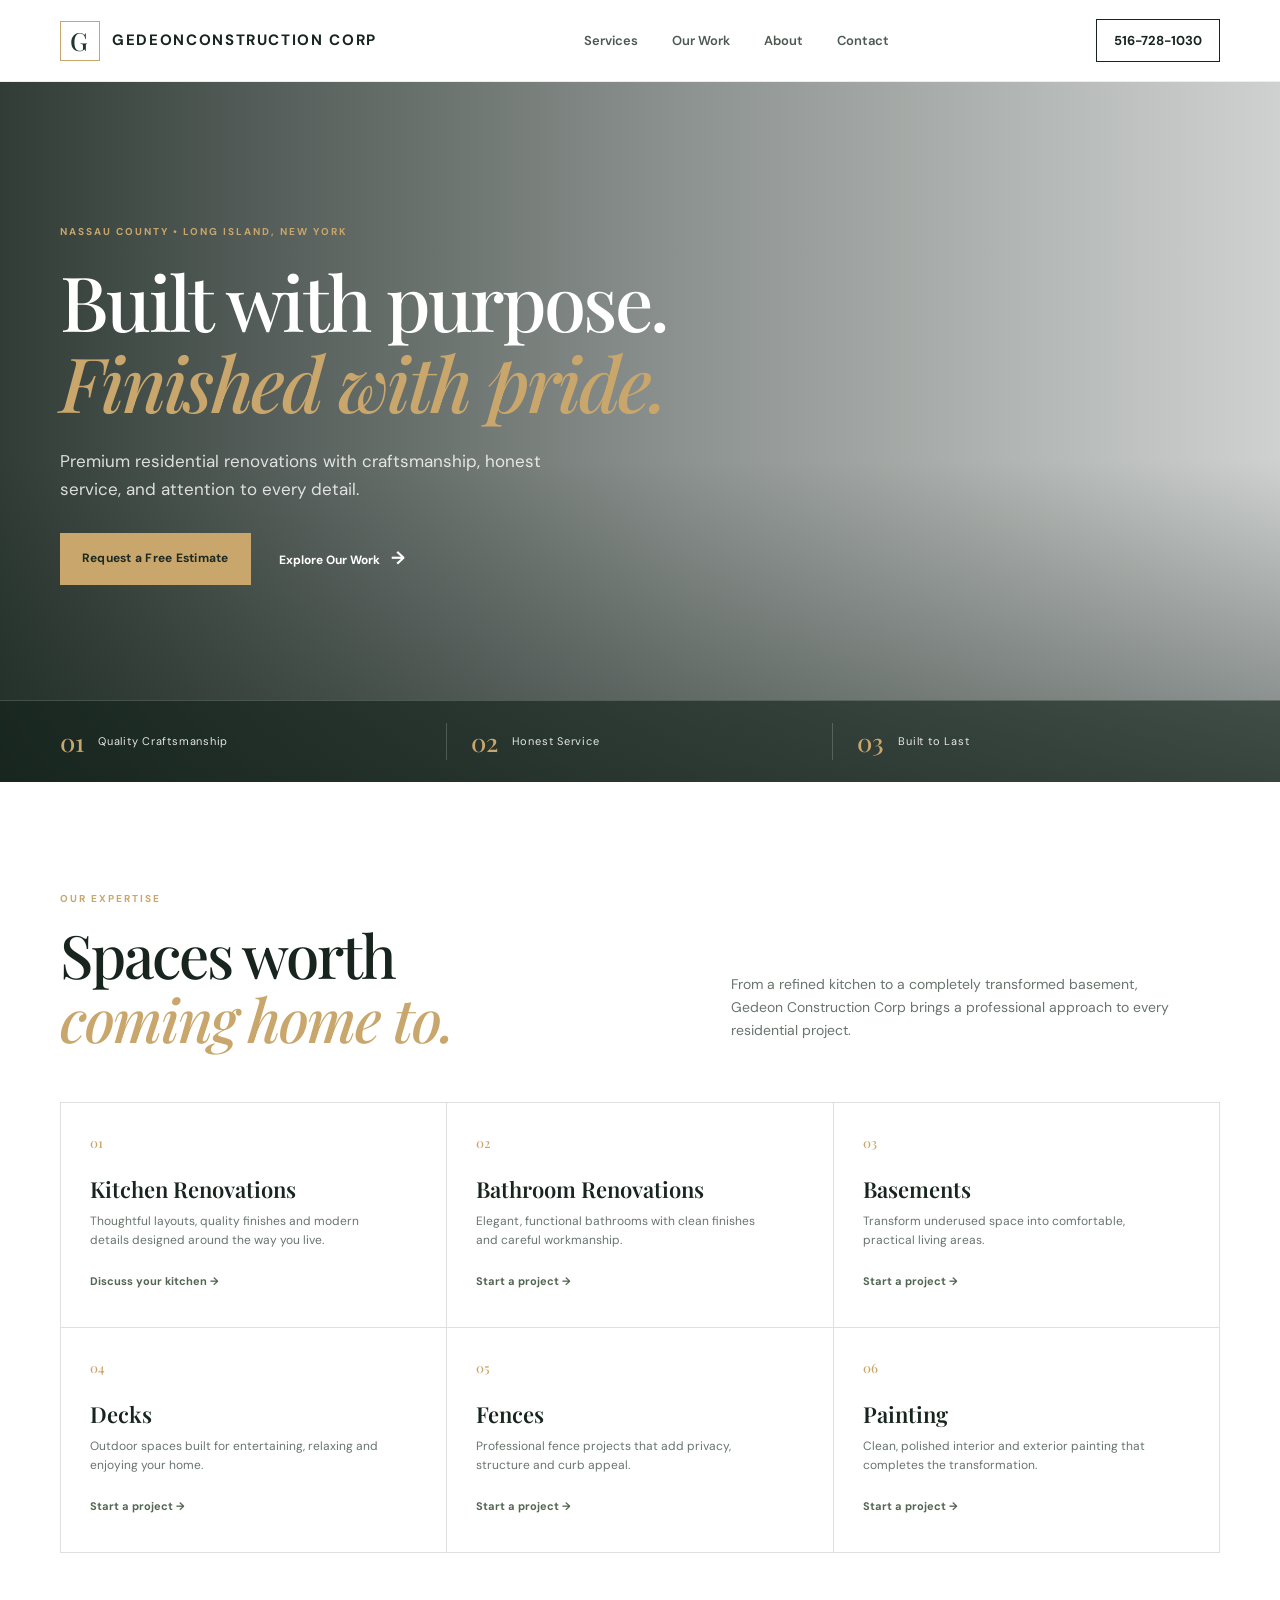
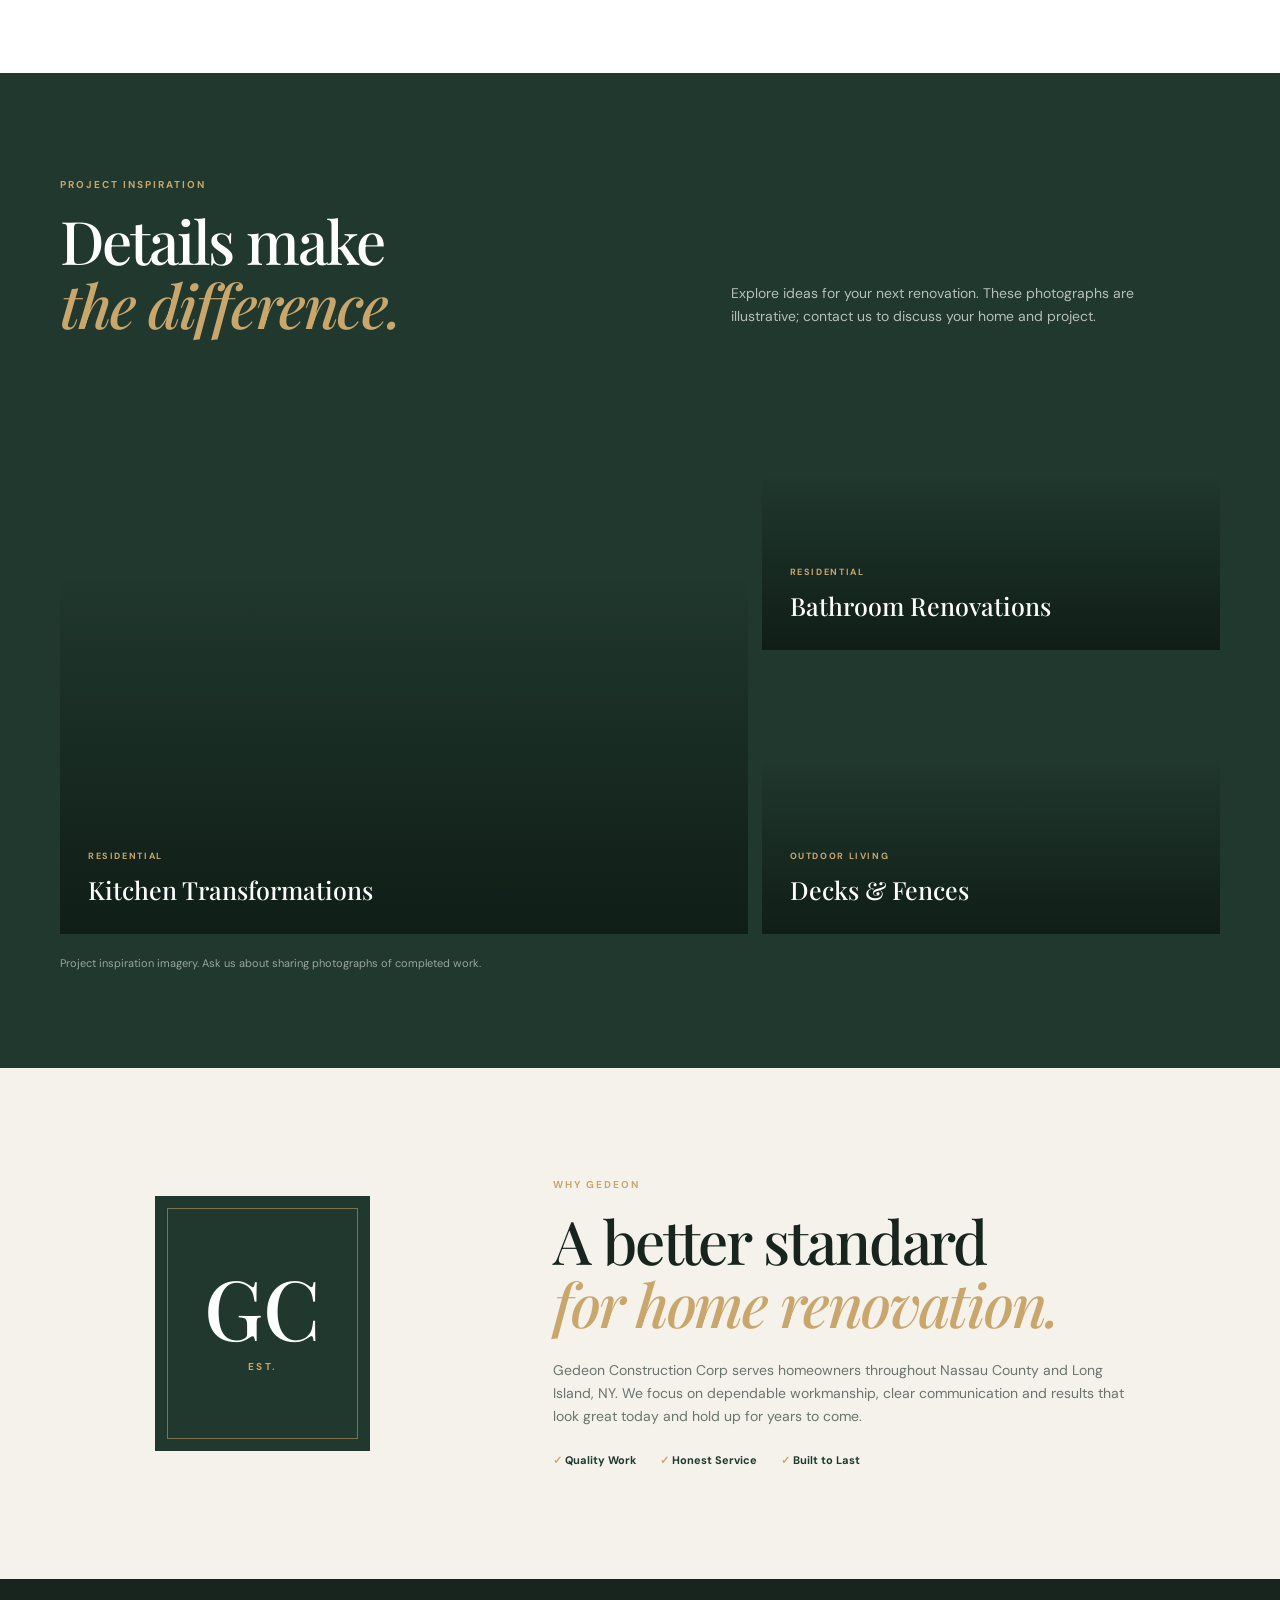
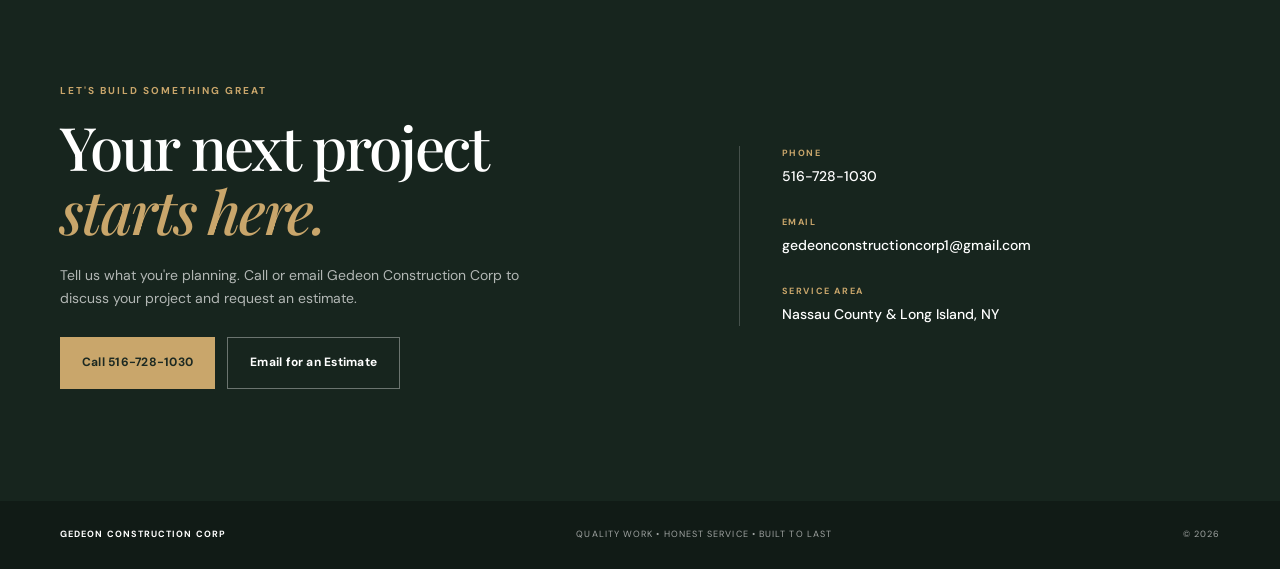
==== index.html @ 832e1cc6 "Add index.html" ====
<!DOCTYPE html>
<html lang="en">
<head>
<meta charset="UTF-8">
<meta name="viewport" content="width=device-width, initial-scale=1.0">
<meta name="description" content="Gedeon Construction Corp — premium residential renovations in Nassau County and Long Island, NY. Kitchens, bathrooms, basements, decks, fences and painting.">
<title>Gedeon Construction Corp | Premium Home Renovations</title>
<link rel="stylesheet" href="style.css">
</head>
<body>

<header class="header">
  <div class="container nav">
    <a href="#home" class="logo">GEDEON<br>CONSTRUCTION CORP</a>
    <nav>
      <a href="#services">Services</a>
      <a href="#projects">Our Work</a>
      <a href="#about">About</a>
      <a href="#contact">Contact</a>
    </nav>
    <a class="call-btn" href="tel:+15167281030">516-728-1030</a>
  </div>
</header>

<main>
<section id="home" class="hero">
  <div class="hero-overlay"></div>
  <div class="container hero-content">
    <p class="kicker">NASSAU COUNTY • LONG ISLAND, NEW YORK</p>
    <h1>Built with purpose.<br><em>Finished with pride.</em></h1>
    <p class="hero-text">Premium residential renovations with craftsmanship, honest service, and attention to every detail.</p>
    <div class="hero-actions">
      <a href="#contact" class="btn gold">Request a Free Estimate</a>
      <a href="#projects" class="text-link">Explore Our Work <span>→</span></a>
    </div>
  </div>
  <div class="hero-bottom">
    <div class="container stats">
      <div><strong>01</strong><span>Quality Craftsmanship</span></div>
      <div><strong>02</strong><span>Honest Service</span></div>
      <div><strong>03</strong><span>Built to Last</span></div>
    </div>
  </div>
</section>

<section id="services" class="section">
  <div class="container">
    <div class="section-heading">
      <div><p class="kicker">OUR EXPERTISE</p><h2>Spaces worth<br><em>coming home to.</em></h2></div>
      <p>From a refined kitchen to a completely transformed basement, Gedeon Construction Corp brings a professional approach to every residential project.</p>
    </div>
    <div class="service-grid">
      <article class="service featured"><span>01</span><h3>Kitchen Renovations</h3><p>Thoughtful layouts, quality finishes and modern details designed around the way you live.</p><a href="#contact">Discuss your kitchen →</a></article>
      <article class="service"><span>02</span><h3>Bathroom Renovations</h3><p>Elegant, functional bathrooms with clean finishes and careful workmanship.</p><a href="#contact">Start a project →</a></article>
      <article class="service"><span>03</span><h3>Basements</h3><p>Transform underused space into comfortable, practical living areas.</p><a href="#contact">Start a project →</a></article>
      <article class="service"><span>04</span><h3>Decks</h3><p>Outdoor spaces built for entertaining, relaxing and enjoying your home.</p><a href="#contact">Start a project →</a></article>
      <article class="service"><span>05</span><h3>Fences</h3><p>Professional fence projects that add privacy, structure and curb appeal.</p><a href="#contact">Start a project →</a></article>
      <article class="service"><span>06</span><h3>Painting</h3><p>Clean, polished interior and exterior painting that completes the transformation.</p><a href="#contact">Start a project →</a></article>
    </div>
  </div>
</section>

<section id="projects" class="projects">
  <div class="container">
    <div class="section-heading light-heading">
      <div><p class="kicker">PROJECT INSPIRATION</p><h2>Details make<br><em>the difference.</em></h2></div>
      <p>Explore ideas for your next renovation. These photographs are illustrative; contact us to discuss your home and project.</p>
    </div>
    <div class="project-grid">
      <div class="project-card kitchen"><div><small>RESIDENTIAL</small><h3>Kitchen Transformations</h3></div></div>
      <div class="project-card bath"><div><small>RESIDENTIAL</small><h3>Bathroom Renovations</h3></div></div>
      <div class="project-card outdoor"><div><small>OUTDOOR LIVING</small><h3>Decks & Fences</h3></div></div>
      <div class="project-card basement"><div><small>INTERIORS</small><h3>Basement Renovations</h3></div></div>
    </div>
    <p class="gallery-note">Project inspiration imagery. Ask us about sharing photographs of completed work.</p>
  </div>
</section>

<section id="about" class="about">
  <div class="container about-grid">
    <div class="about-mark">GC<br><span>EST.</span></div>
    <div>
      <p class="kicker">WHY GEDEON</p>
      <h2>A better standard<br><em>for home renovation.</em></h2>
      <p>Gedeon Construction Corp serves homeowners throughout Nassau County and Long Island, NY. We focus on dependable workmanship, clear communication and results that look great today and hold up for years to come.</p>
      <div class="checks"><span>✓ Quality Work</span><span>✓ Honest Service</span><span>✓ Built to Last</span></div>
    </div>
  </div>
</section>

<section id="contact" class="contact">
  <div class="container contact-grid">
    <div>
      <p class="kicker">LET'S BUILD SOMETHING GREAT</p>
      <h2>Your next project<br><em>starts here.</em></h2>
      <p>Tell us what you're planning. Call or email Gedeon Construction Corp to discuss your project and request an estimate.</p>
      <div class="contact-buttons">
        <a href="tel:+15167281030" class="btn gold">Call 516-728-1030</a>
        <a href="mailto:gedeonconstructioncorp1@gmail.com?subject=Free%20Estimate%20Request" class="btn outline">Email for an Estimate</a>
      </div>
    </div>
    <div class="contact-info">
      <div><small>PHONE</small><a href="tel:+15167281030">516-728-1030</a></div>
      <div><small>EMAIL</small><a href="mailto:gedeonconstructioncorp1@gmail.com">gedeonconstructioncorp1@gmail.com</a></div>
      <div><small>SERVICE AREA</small><strong>Nassau County & Long Island, NY</strong></div>
    </div>
  </div>
</section>
</main>

<footer><div class="container"><span>GEDEON CONSTRUCTION CORP</span><span>QUALITY WORK • HONEST SERVICE • BUILT TO LAST</span><span>© 2026</span></div></footer>
</body>
</html>
---- style.css ----
@import url('https://fonts.googleapis.com/css2?family=DM+Sans:wght@400;500;600;700&family=Playfair+Display:ital,wght@0,500;0,600;0,700;1,500;1,600&display=swap');

:root{--ink:#18251f;--forest:#20382e;--moss:#536653;--gold:#c9a66b;--cream:#f5f2eb;--white:#fff;--muted:#69746d;--line:rgba(24,37,31,.14);--serif:'Playfair Display',Georgia,serif;--sans:'DM Sans',Arial,sans-serif}*{box-sizing:border-box}html{scroll-behavior:smooth;scroll-padding-top:90px}body{margin:0;color:var(--ink);font:16px/1.65 var(--sans);background:#fff}a{color:inherit;text-decoration:none}img{max-width:100%;display:block}.container{width:min(1160px,calc(100% - 48px));margin-inline:auto}.header{height:82px;position:sticky;top:0;z-index:20;background:rgba(255,255,255,.96);backdrop-filter:blur(12px);border-bottom:1px solid rgba(24,37,31,.08)}.nav{height:100%;display:flex;align-items:center;justify-content:space-between;gap:32px}.logo{font-size:15px;font-weight:700;letter-spacing:.11em;line-height:1.15;display:flex;align-items:center;gap:12px}.logo::before{content:'G';width:38px;height:38px;border:1px solid var(--gold);color:var(--forest);display:grid;place-items:center;font:500 25px var(--serif)}.logo br{display:none}.nav nav{display:flex;align-items:center;gap:34px}.nav nav a{font-size:13px;font-weight:600;color:#4c5851;transition:color .2s}.nav nav a:hover,.text-link:hover{color:var(--gold)}.call-btn{font-size:13px;font-weight:700;border:1px solid var(--ink);padding:10px 17px;transition:all .2s}.call-btn:hover{background:var(--ink);color:white}.hero{min-height:700px;position:relative;display:flex;align-items:center;color:white;background:linear-gradient(90deg,rgba(13,26,20,.85),rgba(13,26,20,.47) 54%,rgba(13,26,20,.2)),linear-gradient(0deg,rgba(13,26,20,.46),transparent 46%),url('https://images.unsplash.com/photo-1600210492486-724fe5c67fb0?auto=format&fit=crop&w=2200&q=85') center 55%/cover}.hero-content{position:relative;padding:96px 0 150px}.kicker{font-size:10px;line-height:1.4;font-weight:700;letter-spacing:.2em;margin:0 0 22px;color:var(--gold)}.hero h1,.section-heading h2,.about h2,.contact h2{font:500 clamp(42px,6.2vw,76px)/1.06 var(--serif);letter-spacing:-.035em;margin:0}.hero h1 em,.section-heading h2 em,.about h2 em,.contact h2 em{font-weight:500;color:var(--gold)}.hero-text{font-size:17px;max-width:510px;color:rgba(255,255,255,.82);margin:24px 0 30px}.hero-actions{display:flex;align-items:center;gap:28px}.btn{display:inline-flex;align-items:center;justify-content:center;min-height:52px;padding:0 22px;font-size:12px;font-weight:700;letter-spacing:.02em;transition:all .2s}.btn.gold{background:var(--gold);color:#1c2922}.btn.gold:hover{background:#dec394;transform:translateY(-2px)}.text-link{font-size:12px;font-weight:700;color:white}.text-link span{font-size:18px;margin-left:8px}.hero-bottom{position:absolute;bottom:0;left:0;right:0;background:rgba(19,34,27,.62);border-top:1px solid rgba(255,255,255,.18)}.stats{display:grid;grid-template-columns:repeat(3,1fr);padding:22px 0}.stats>div{display:flex;align-items:center;gap:14px;padding:2px 24px;border-right:1px solid rgba(255,255,255,.19)}.stats>div:first-child{padding-left:0}.stats>div:last-child{border:0}.stats strong{color:var(--gold);font:500 25px var(--serif)}.stats span{font-size:11px;letter-spacing:.07em;color:rgba(255,255,255,.88)}.section{padding:110px 0 120px}.section-heading{display:grid;grid-template-columns:1fr .8fr;gap:60px;align-items:end;margin-bottom:52px}.section-heading .kicker,.about .kicker,.contact .kicker{margin-bottom:17px}.section-heading h2,.about h2,.contact h2{font-size:clamp(40px,5vw,60px)}.section-heading>p{max-width:440px;color:var(--muted);margin:0 0 8px;font-size:14px}.service-grid{display:grid;grid-template-columns:repeat(3,1fr);border-top:1px solid var(--line);border-left:1px solid var(--line)}.service{min-height:225px;padding:27px 29px;border-right:1px solid var(--line);border-bottom:1px solid var(--line);transition:background .25s}.service:hover{background:#f8f6f1}.service>span{font:500 13px var(--serif);color:var(--gold)}.service h3{font:600 22px var(--serif);margin:17px 0 8px}.service p{font-size:12px;color:var(--muted);margin:0 0 16px;max-width:290px}.service a{font-size:11px;font-weight:700;color:var(--moss)}.projects{padding:105px 0 95px;background:var(--forest);color:white}.light-heading{margin-bottom:44px}.light-heading>p{color:rgba(255,255,255,.68)}.project-grid{display:grid;grid-template-columns:1.2fr .8fr;grid-template-rows:270px 270px;gap:14px}.project-card{position:relative;overflow:hidden;display:flex;align-items:flex-end;padding:28px;background-size:cover;background-position:center}.project-card::before{content:'';position:absolute;inset:0;background:linear-gradient(0deg,rgba(11,22,17,.78),transparent 65%);transition:background .25s}.project-card:hover::before{background:linear-gradient(0deg,rgba(11,22,17,.85),rgba(11,22,17,.12))}.project-card>div{position:relative}.project-card small{font-size:9px;letter-spacing:.18em;color:var(--gold);font-weight:700}.project-card h3{font:500 25px var(--serif);margin:6px 0 0}.project-card.kitchen{grid-row:span 2;background-image:url('https://images.unsplash.com/photo-1600585154340-be6161a56a0c?auto=format&fit=crop&w=1200&q=80')}.project-card.bath{background-image:url('https://images.unsplash.com/photo-1620626011761-996317b8d101?auto=format&fit=crop&w=900&q=80')}.project-card.outdoor{background-image:url('https://images.unsplash.com/photo-1600566753086-00f18fb6b3ea?auto=format&fit=crop&w=1000&q=80')}.project-card.basement{display:none}.gallery-note{font-size:11px;color:rgba(255,255,255,.55);margin:20px 0 0}.about{padding:110px 0;background:var(--cream)}.about-grid{display:grid;grid-template-columns:.7fr 1.3fr;align-items:center;gap:90px;max-width:970px}.about-mark{width:215px;height:255px;background:var(--forest);color:white;display:grid;place-content:center;text-align:center;font:500 83px/.8 var(--serif);position:relative}.about-mark::after{content:'';position:absolute;inset:12px;border:1px solid rgba(201,166,107,.55)}.about-mark span{font:700 10px var(--sans);letter-spacing:.25em;color:var(--gold);margin-top:20px}.about-grid>div:last-child>p:not(.kicker){color:var(--muted);font-size:14px;max-width:600px;margin:23px 0}.checks{display:flex;gap:24px;flex-wrap:wrap;margin-top:23px}.checks span{font-size:11px;font-weight:700;color:var(--forest)}.checks span:first-letter{color:var(--gold)}.contact{background:#17251e;color:white;padding:105px 0 112px}.contact-grid{display:grid;grid-template-columns:1.1fr .9fr;gap:90px;align-items:center}.contact p:not(.kicker){max-width:500px;color:rgba(255,255,255,.67);font-size:14px;margin:22px 0 26px}.contact-buttons{display:flex;gap:12px;flex-wrap:wrap}.btn.outline{border:1px solid rgba(255,255,255,.36);color:white}.btn.outline:hover{border-color:var(--gold);color:var(--gold)}.contact-info{border-left:1px solid rgba(255,255,255,.2);padding-left:42px;display:grid;gap:27px}.contact-info>div{display:grid;gap:4px}.contact-info small{font-size:9px;font-weight:700;letter-spacing:.18em;color:var(--gold)}.contact-info a,.contact-info strong{font-size:14px;font-weight:500;color:white}footer{background:#111b16;color:rgba(255,255,255,.6);font-size:9px;letter-spacing:.12em}footer .container{min-height:68px;display:flex;align-items:center;justify-content:space-between;gap:20px}footer .container span:first-child{color:white;font-weight:700}
@media(max-width:760px){.container{width:min(100% - 36px,560px)}.header{height:70px}.nav{gap:14px}.logo{font-size:12px}.logo::before{width:34px;height:34px}.nav nav{display:none}.call-btn{font-size:11px;padding:9px 11px}.hero{min-height:670px;background-position:58% center}.hero-content{padding:80px 0 145px}.hero h1{font-size:clamp(44px,12vw,64px)}.hero-text{font-size:15px;max-width:390px}.hero-actions{align-items:flex-start;flex-direction:column;gap:17px}.stats{padding:15px 0;gap:8px}.stats>div{padding:3px 9px;gap:7px;display:grid}.stats strong{font-size:19px}.stats span{font-size:8px;letter-spacing:.02em}.section{padding:76px 0 82px}.section-heading{grid-template-columns:1fr;gap:19px;margin-bottom:30px}.section-heading>p{font-size:13px}.section-heading h2,.about h2,.contact h2{font-size:44px}.service-grid{grid-template-columns:1fr 1fr}.service{padding:20px 16px;min-height:205px}.service h3{font-size:19px}.service p{font-size:11px}.projects{padding:76px 0}.project-grid{grid-template-columns:1fr 1fr;grid-template-rows:230px 180px;gap:9px}.project-card{padding:17px}.project-card.kitchen{grid-row:span 2}.project-card h3{font-size:19px}.about{padding:76px 0}.about-grid{grid-template-columns:1fr;gap:38px}.about-mark{width:145px;height:165px;font-size:60px}.contact{padding:76px 0}.contact-grid{grid-template-columns:1fr;gap:42px}.contact-info{padding:25px 0 0;border-left:0;border-top:1px solid rgba(255,255,255,.2);grid-template-columns:1fr 1fr;gap:22px}.contact-info>div:last-child{grid-column:span 2}footer .container{padding:18px 0;flex-wrap:wrap;justify-content:center;text-align:center;gap:8px 18px}}
@media(max-width:390px){.service-grid{grid-template-columns:1fr}.service{min-height:auto}.project-grid{grid-template-columns:1fr;grid-template-rows:230px 170px 170px}.project-card.kitchen{grid-row:auto}.contact-info{grid-template-columns:1fr}.contact-info>div:last-child{grid-column:auto}}
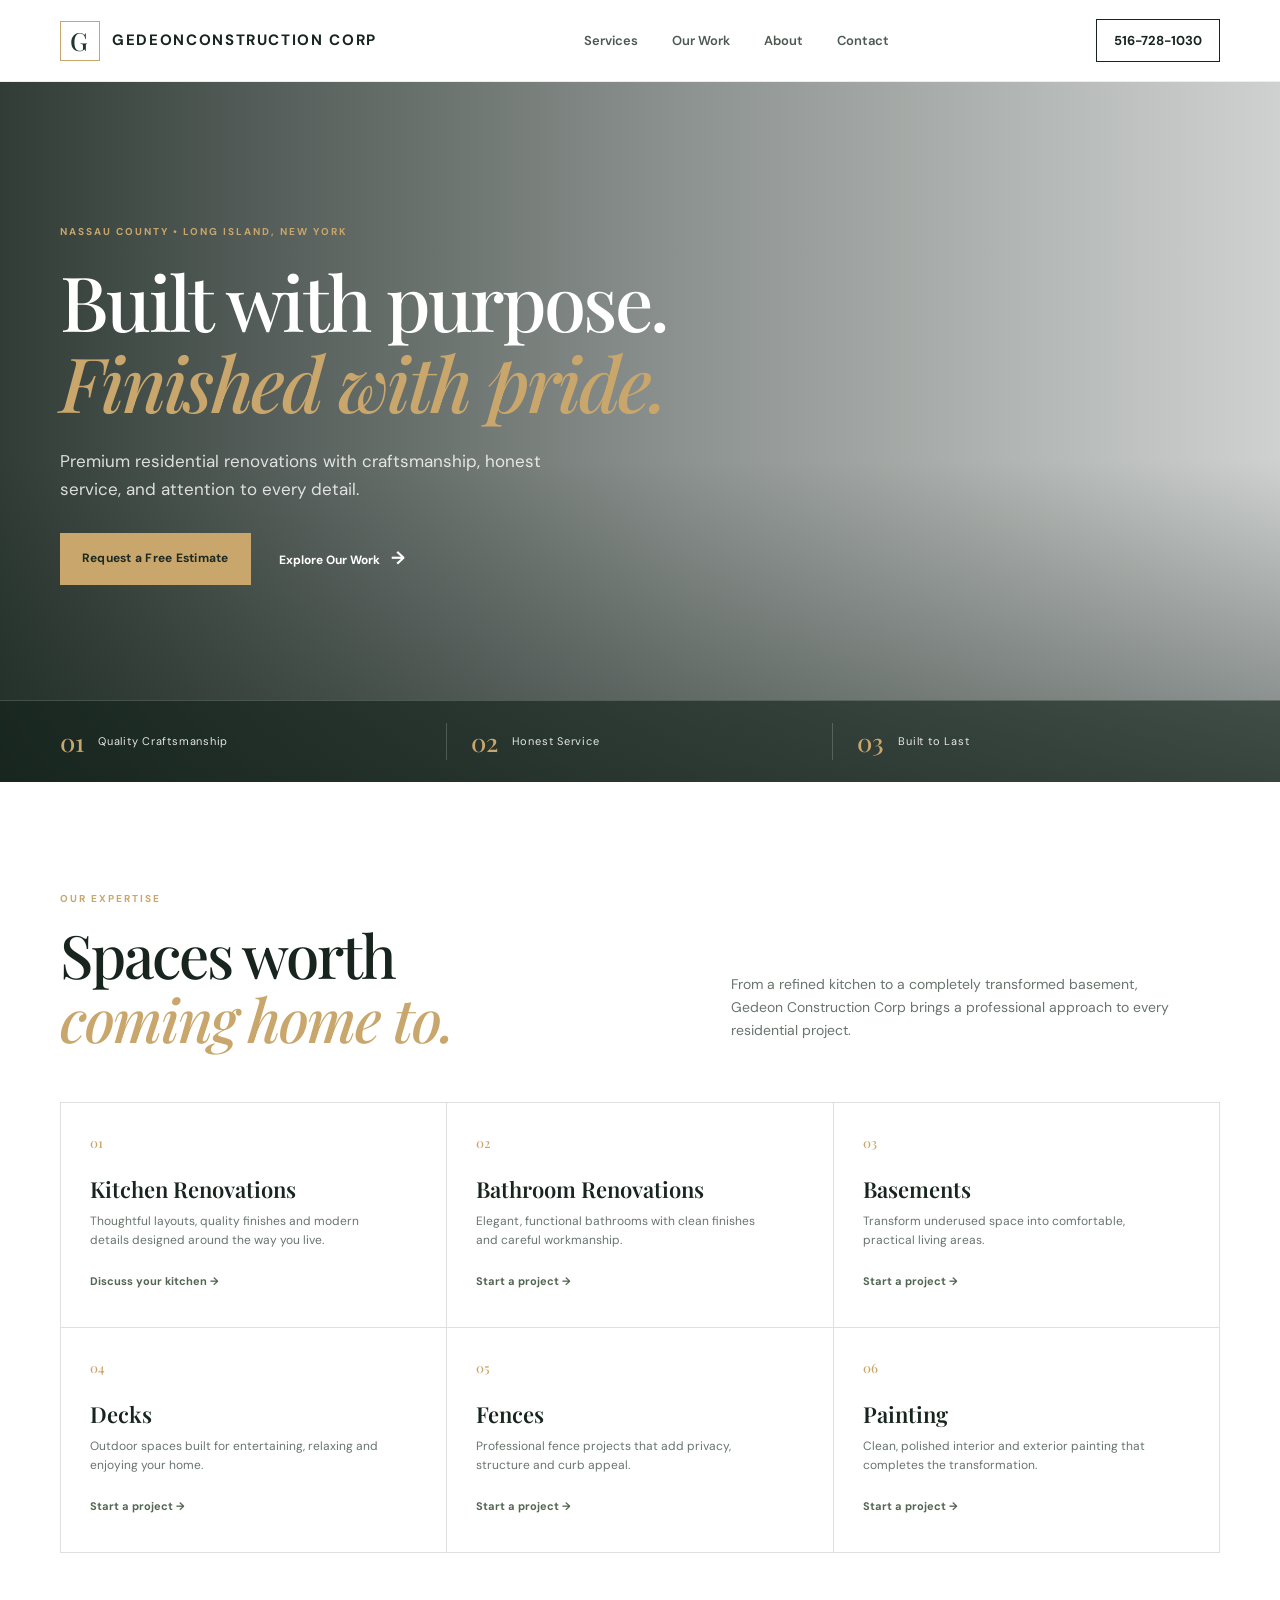
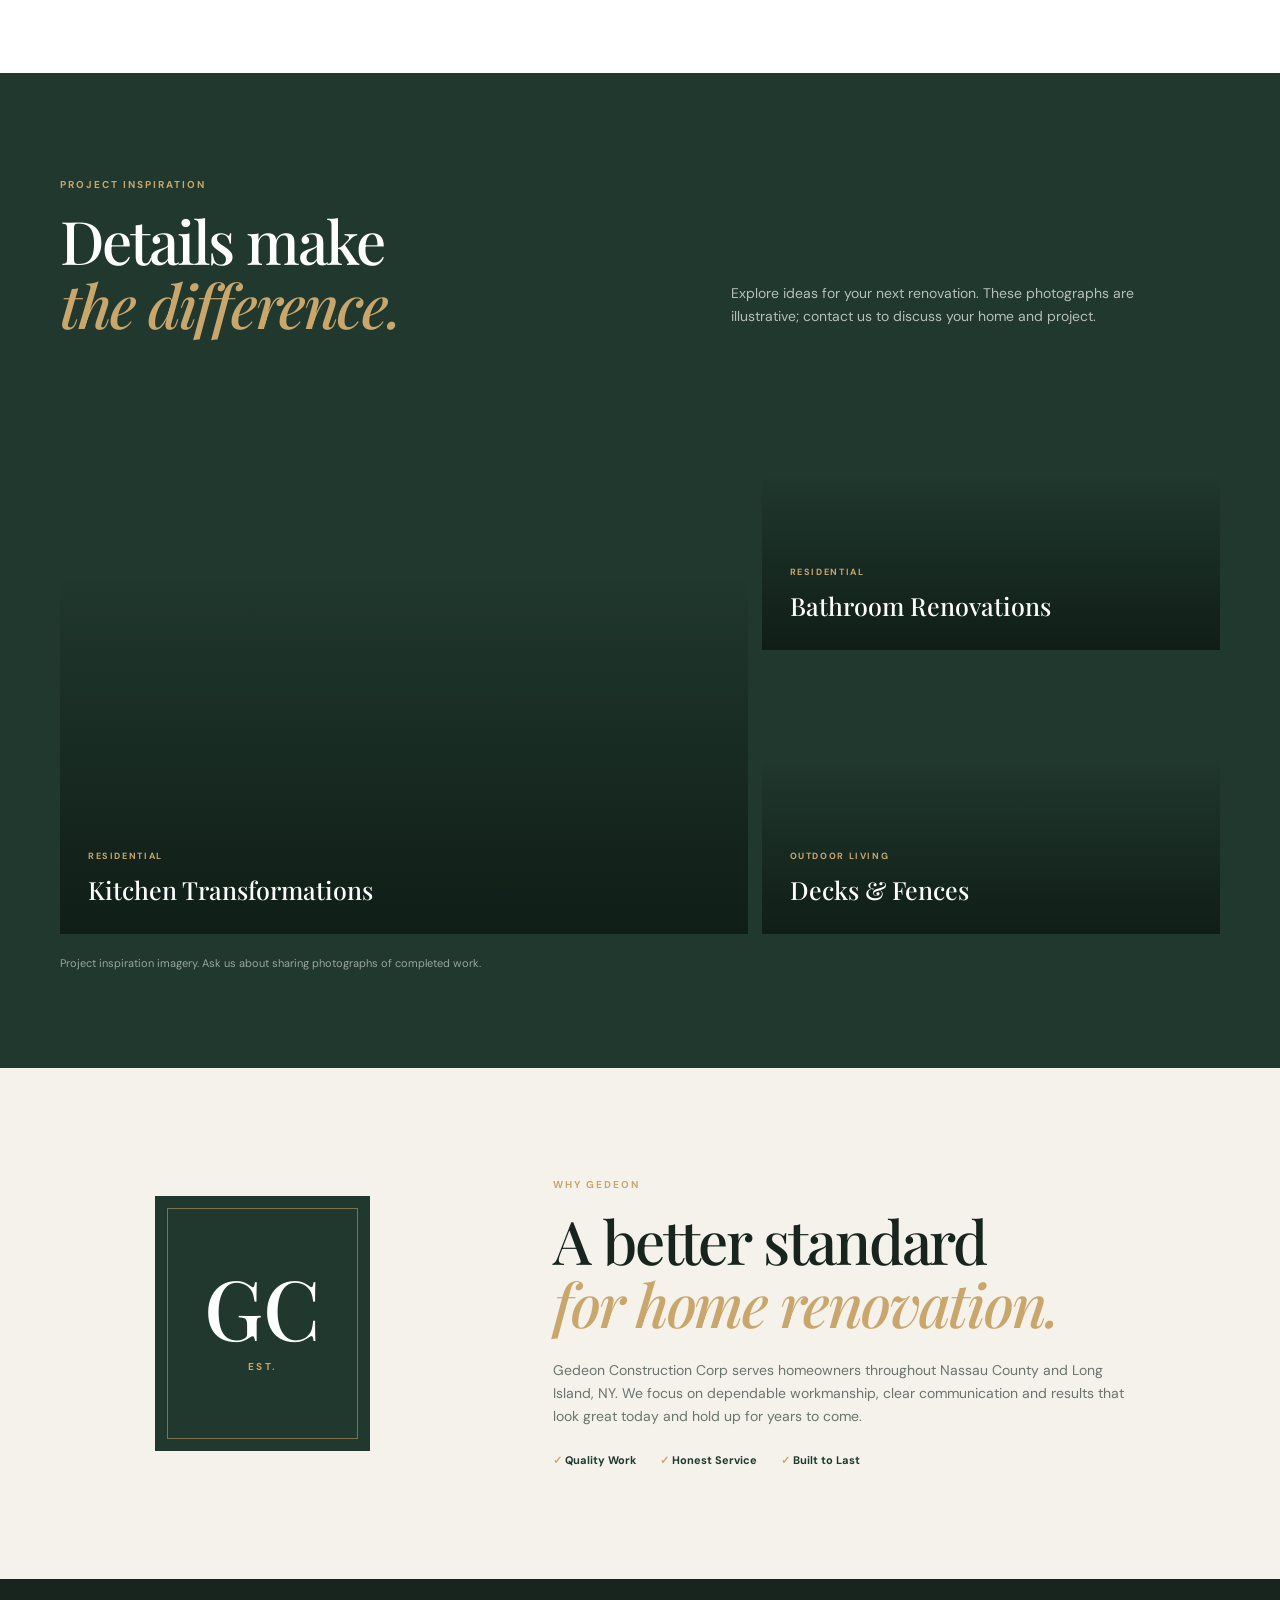
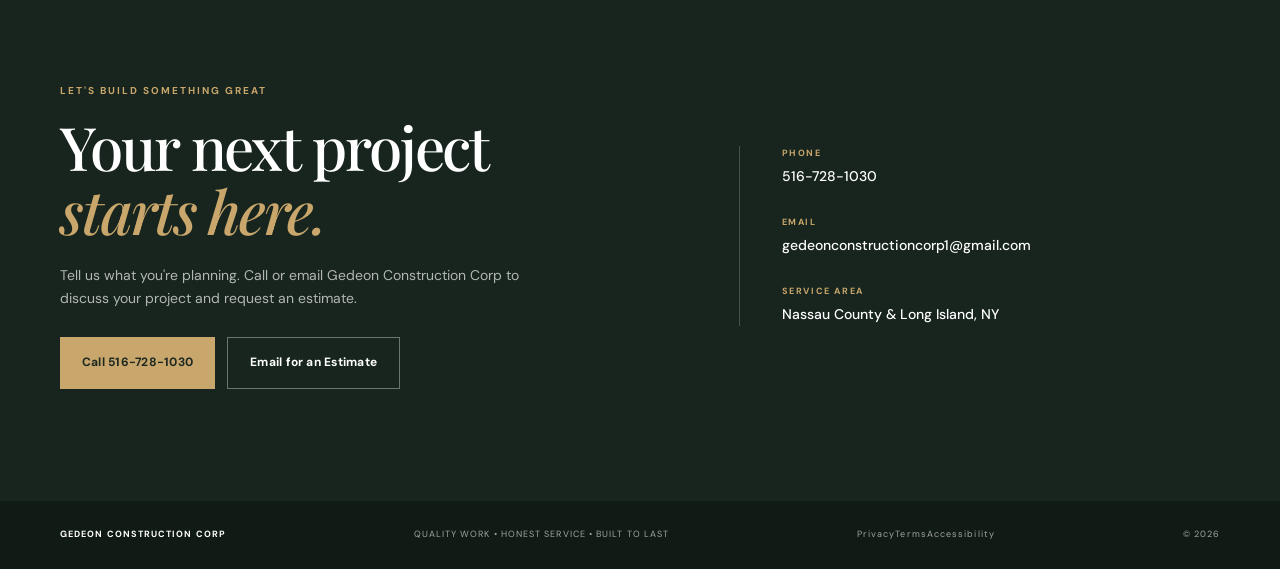
==== commit df0c8a75: "Link privacy, terms, and accessibility pages" ====
--- a/index.html
+++ b/index.html
@@ -108,6 +108,6 @@
 </section>
 </main>
 
-<footer><div class="container"><span>GEDEON CONSTRUCTION CORP</span><span>QUALITY WORK • HONEST SERVICE • BUILT TO LAST</span><span>© 2026</span></div></footer>
+<footer><div class="container"><span>GEDEON CONSTRUCTION CORP</span><span>QUALITY WORK • HONEST SERVICE • BUILT TO LAST</span><span class="footer-legal"><a href="privacy.html">Privacy</a><a href="terms.html">Terms</a><a href="accessibility.html">Accessibility</a></span><span>© 2026</span></div></footer>
 </body>
 </html>
